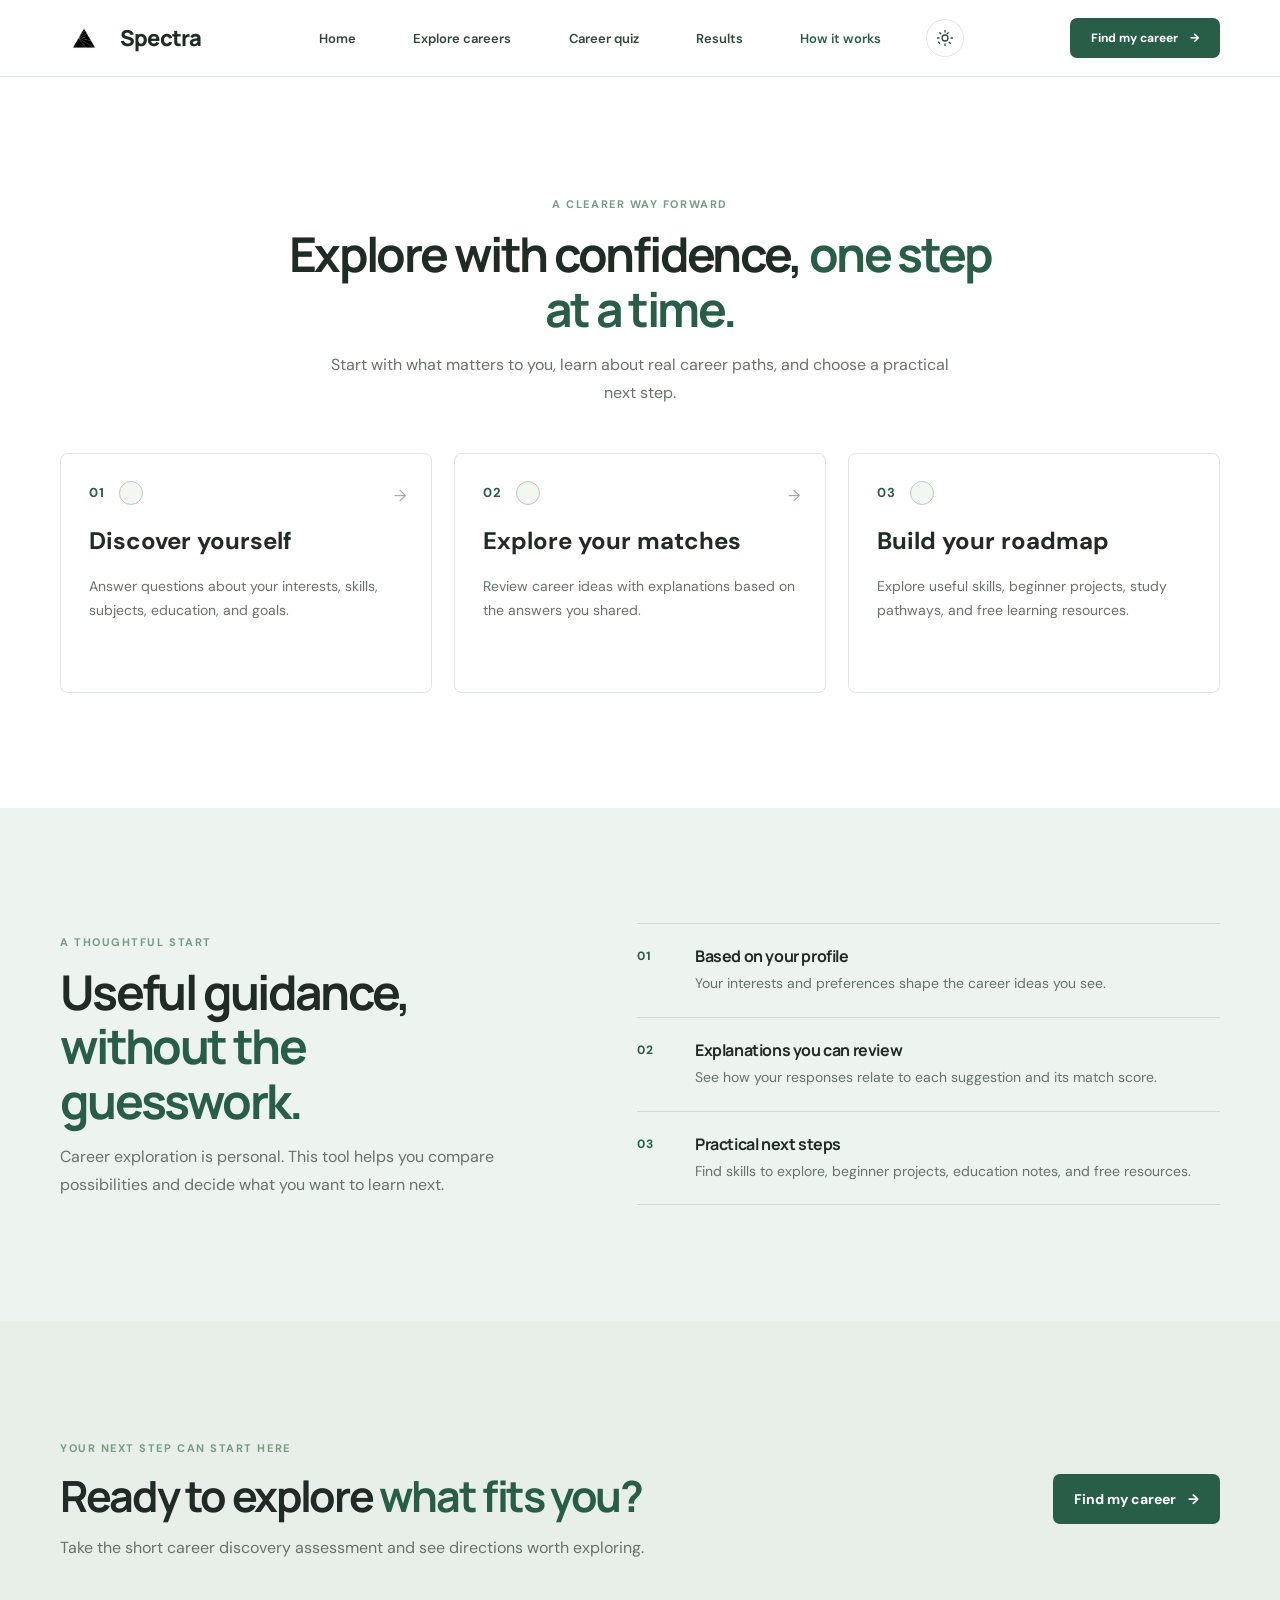
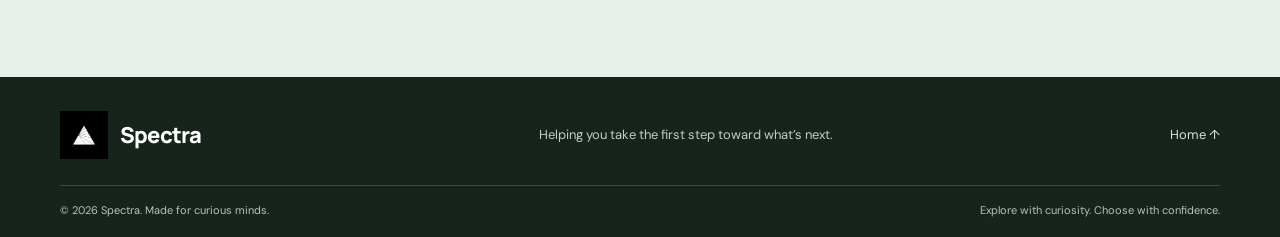
==== about.html @ 40204622 "Update AI Career Navigator project" ====
<!doctype html>
<html lang="en">
<head>
  <meta charset="utf-8"><meta name="viewport" content="width=device-width, initial-scale=1"><meta name="theme-color" content="#f8faf7">
  <meta name="description" content="Learn how Spectra supports thoughtful career exploration."><title>How it works — Spectra</title>
  <script>(()=>{let theme;try{theme=localStorage.getItem("spectra-theme")}catch(error){console.warn("Could not read the saved theme preference.",error)}document.documentElement.dataset.theme=theme==="light"||theme==="dark"?theme:(window.matchMedia("(prefers-color-scheme: dark)").matches?"dark":"light")})();</script>
  <link rel="preconnect" href="https://fonts.googleapis.com"><link rel="preconnect" href="https://fonts.gstatic.com" crossorigin>
  <link href="https://fonts.googleapis.com/css2?family=DM+Sans:wght@400;500;600;700&family=Manrope:wght@400;500;600;700;800&display=swap" rel="stylesheet"><link href="https://fonts.googleapis.com/css2?family=Geist:wght@400;500;600&display=swap" rel="stylesheet">
  <link rel="stylesheet" href="style.css"><script src="script.js" defer></script>
</head>
<body>
  <header class="site-header"><nav class="navbar container" aria-label="Main navigation">
    <a class="brand" href="index.html" aria-label="Spectra home"><span class="brand-mark" aria-hidden="true"><img class="brand-logo-light" src="logo-light.jpeg" alt=""><img class="brand-logo-dark" src="logo-dark.jpeg" alt=""></span><span>Spectra</span></a>
    <button class="nav-toggle" id="nav-toggle" type="button" aria-expanded="false" aria-controls="nav-links" aria-label="Open navigation"><span></span><span></span><span></span></button>
    <div class="nav-links" id="nav-links"><span class="nav-hover-bg" aria-hidden="true"></span><a class="nav-link" href="index.html">Home</a><a class="nav-link" href="careers.html">Explore careers</a><a class="nav-link" href="quiz.html">Career quiz</a><a class="nav-link" href="results.html">Results</a><a class="nav-link" href="about.html">How it works</a>
      <button class="theme-toggle" id="theme-toggle" type="button" aria-label="Switch theme" title="Switch theme"><svg class="theme-icon theme-icon-sun" viewBox="0 0 24 24" aria-hidden="true"><circle cx="12" cy="12" r="4"></circle><path d="M12 2v2m0 16v2M4.93 4.93l1.42 1.42m11.3 11.3 1.42 1.42M2 12h2m16 0h2M4.93 19.07l-1.42-1.42m11.3-11.3 1.42-1.42"></path></svg><svg class="theme-icon theme-icon-moon" viewBox="0 0 24 24" aria-hidden="true"><path d="M20.2 15.4A8.5 8.5 0 0 1 8.6 3.8 8.5 8.5 0 1 0 20.2 15.4Z"></path></svg></button>
    </div><a class="button button-small button-primary nav-cta" href="quiz.html">Find my career <span aria-hidden="true">→</span></a>
  </nav></header>
  <main>
    <section class="how-section section-pad" id="how-it-works"><div class="container">
      <div class="section-heading"><span class="eyebrow">A CLEARER WAY FORWARD</span><h1>Explore with confidence, <span class="highlight">one step at a time.</span></h1><p>Start with what matters to you, learn about real career paths, and choose a practical next step.</p></div>
      <div class="steps-grid">
        <article class="step-card"><div class="step-number">01 <span class="step-icon" aria-hidden="true"></span></div><h2>Discover yourself</h2><p>Answer questions about your interests, skills, subjects, education, and goals.</p><span class="step-connector" aria-hidden="true">→</span></article>
        <article class="step-card"><div class="step-number">02 <span class="step-icon" aria-hidden="true"></span></div><h2>Explore your matches</h2><p>Review career ideas with explanations based on the answers you shared.</p><span class="step-connector" aria-hidden="true">→</span></article>
        <article class="step-card"><div class="step-number">03 <span class="step-icon" aria-hidden="true"></span></div><h2>Build your roadmap</h2><p>Explore useful skills, beginner projects, study pathways, and free learning resources.</p></article>
      </div>
    </div></section>
    <section class="benefits-section section-pad" id="why-career-navigator"><div class="container benefits-layout">
      <div class="section-heading section-heading-left"><span class="eyebrow">A THOUGHTFUL START</span><h2>Useful guidance, <span class="highlight">without the guesswork.</span></h2><p>Career exploration is personal. This tool helps you compare possibilities and decide what you want to learn next.</p></div>
      <div class="benefit-list">
        <article class="benefit-item"><span>01</span><div><h3>Based on your profile</h3><p>Your interests and preferences shape the career ideas you see.</p></div></article>
        <article class="benefit-item"><span>02</span><div><h3>Explanations you can review</h3><p>See how your responses relate to each suggestion and its match score.</p></div></article>
        <article class="benefit-item"><span>03</span><div><h3>Practical next steps</h3><p>Find skills to explore, beginner projects, education notes, and free resources.</p></div></article>
      </div>
    </div></section>
    <section class="final-cta section-pad"><div class="container final-cta-inner"><div><span class="eyebrow">YOUR NEXT STEP CAN START HERE</span><h2>Ready to explore <span class="highlight">what fits you?</span></h2><p>Take the short career discovery assessment and see directions worth exploring.</p></div><a class="button button-primary" href="quiz.html">Find my career <span aria-hidden="true">→</span></a></div></section>
  </main>
  <footer class="site-footer"><div class="container footer-main"><a class="brand footer-brand" href="index.html" aria-label="Spectra home"><span class="brand-mark" aria-hidden="true"><img class="brand-logo-dark" src="logo-dark.jpeg" alt=""></span><span>Spectra</span></a><p>Helping you take the first step toward what’s next.</p><a class="footer-top-link" href="index.html">Home ↑</a></div><div class="container footer-bottom"><span>© <span id="current-year">2026</span> Spectra. Made for curious minds.</span><span>Explore with curiosity. Choose with confidence.</span></div></footer>
</body>
</html>
---- style.css ----
:root {
  color-scheme: light;
  --ink: #202b25;
  --ink-soft: #36453b;
  --muted: #65736a;
  --green: #285e48;
  --green-dark: #1b4936;
  --teal: #2d716c;
  --sage: #e8efe8;
  --paper: #f8faf7;
  --surface: #fff;
  --line: #dfe7df;
  --line-strong: #cbd8cd;
  --heading-font: "Manrope", sans-serif;
  --body-font: "DM Sans", sans-serif;
  --header-height: 76px;
}

* {
  box-sizing: border-box;
}

html {
  scroll-behavior: smooth;
  scroll-padding-top: calc(var(--header-height) + 20px);
}

body {
  margin: 0;
  background: var(--paper);
  color: var(--ink);
  font-family: var(--body-font);
  -webkit-font-smoothing: antialiased;
}

body,
button,
input,
select {
  font-family: var(--body-font);
}

a {
  color: inherit;
  text-decoration: none;
}

button {
  color: inherit;
}

button,
input,
select {
  font: inherit;
}

button:focus-visible,
a:focus-visible,
input:focus-visible,
select:focus-visible,
summary:focus-visible {
  outline: 3px solid #7cb5a2;
  outline-offset: 3px;
}

[hidden] {
  display: none !important;
}

.container {
  width: min(1160px, calc(100% - 56px));
  margin-inline: auto;
}

.visually-hidden {
  position: absolute !important;
  width: 1px;
  height: 1px;
  overflow: hidden;
  clip: rect(0, 0, 0, 0);
  white-space: nowrap;
  clip-path: inset(50%);
}

.site-header {
  position: sticky;
  z-index: 20;
  top: 0;
  border-bottom: 1px solid var(--line);
  background: rgb(255 255 255 / 96%);
  backdrop-filter: blur(14px);
}

.navbar {
  display: flex;
  min-height: var(--header-height);
  align-items: center;
  justify-content: space-between;
  gap: 26px;
}

.brand {
  display: inline-flex;
  flex: 0 0 auto;
  align-items: center;
  gap: 12px;
  font-family: var(--heading-font);
  font-size: 22px;
  font-weight: 800;
  letter-spacing: -0.8px;
}

.brand-mark {
  display: grid;
  width: 48px;
  height: 48px;
  place-items: center;
  color: var(--green);
}

.brand-mark img {
  grid-area: 1 / 1;
  display: block;
  width: 100%;
  height: 100%;
  object-fit: contain;
}

.brand-mark img.brand-logo-dark {
  display: none;
}

[data-theme="dark"] .brand-mark .brand-logo-light {
  display: none;
}

[data-theme="dark"] .brand-mark img.brand-logo-dark,
.footer-brand .brand-mark img.brand-logo-dark {
  display: block;
}

.brand-accent {
  color: var(--teal);
}

.nav-links {
  position: relative;
  display: flex;
  align-items: center;
  gap: clamp(16px, 2.6vw, 34px);
  color: var(--ink-soft);
  font-size: 13px;
  font-weight: 600;
}

.nav-link {
  position: relative;
  z-index: 1;
  display: inline-flex;
  min-height: 36px;
  align-items: center;
  padding: 0 12px;
  border-radius: 999px;
  transition: color 180ms ease;
  white-space: nowrap;
}

.nav-hover-bg {
  position: absolute;
  z-index: 0;
  top: 0;
  left: 0;
  width: 0;
  height: 0;
  border-radius: 999px;
  background: color-mix(in srgb, var(--green) 11%, transparent);
  opacity: 0;
  pointer-events: none;
  transform: translate3d(0, 0, 0);
  transition: width 220ms ease, height 220ms ease, opacity 140ms ease, transform 260ms cubic-bezier(0.2, 0.8, 0.2, 1);
}

.nav-links.has-active-link .nav-hover-bg {
  opacity: 1;
}

.nav-links .nav-link:hover,
.nav-links .nav-link:focus-visible,
.nav-links .nav-link[aria-current="page"] {
  color: var(--green);
}

.nav-links .theme-toggle {
  position: relative;
  z-index: 1;
}

.footer-top-link,
.text-link {
  transition: color 160ms ease;
}

.footer-top-link:hover,
.text-link:hover {
  color: var(--green);
}

.theme-toggle {
  display: inline-flex;
  width: 38px;
  height: 38px;
  flex: 0 0 auto;
  align-items: center;
  justify-content: center;
  border: 1px solid var(--line);
  border-radius: 50%;
  background: var(--surface);
  color: var(--ink-soft);
  cursor: pointer;
  transition: background-color 160ms ease, border-color 160ms ease, color 160ms ease;
}

.theme-toggle:hover {
  border-color: var(--green);
  color: var(--green);
}

.theme-icon {
  width: 18px;
  height: 18px;
  fill: none;
  stroke: currentColor;
  stroke-linecap: round;
  stroke-linejoin: round;
  stroke-width: 1.7;
}

.theme-icon-moon,
[data-theme="dark"] .theme-icon-sun {
  display: none;
}

[data-theme="dark"] .theme-icon-moon {
  display: block;
}

.nav-toggle {
  display: none;
}

.button {
  display: inline-flex;
  min-height: 50px;
  align-items: center;
  justify-content: center;
  gap: 12px;
  border: 1px solid transparent;
  border-radius: 7px;
  cursor: pointer;
  font-size: 14px;
  font-weight: 700;
  transition: background-color 160ms ease, border-color 160ms ease, transform 160ms ease;
}

.button:hover {
  transform: translateY(-1px);
}

.button-small {
  min-height: 40px;
  padding: 0 15px;
  font-size: 12px;
}

.button-primary {
  padding: 0 20px;
  background: var(--green);
  color: #fff;
}

.button-primary:hover {
  background: var(--green-dark);
}

.button-outline {
  border-color: var(--line-strong);
  background: var(--surface);
  color: var(--ink);
}

.button-outline:hover {
  border-color: var(--green);
  background: #f5f8f4;
}

.button-arrow {
  font-size: 18px;
  font-weight: 400;
}

.prism-hero {
  position: relative;
  height: 190svh;
  min-height: 1100px;
  background: #0c1512;
}

.prism-stage {
  position: sticky;
  top: var(--header-height);
  height: calc(100svh - var(--header-height));
  min-height: 540px;
  overflow: hidden;
  isolation: isolate;
  background: #0c1512;
  color: #f4f8f3;
  --prism-background: #0c1512;
}

.prism-atmosphere {
  position: absolute;
  z-index: 0;
  inset: 0;
  display: block;
  width: 100%;
  height: 100%;
  pointer-events: none;
}

.prism-copy {
  position: absolute;
  z-index: 1;
  inset: 0;
  display: flex;
  flex-direction: column;
  justify-content: space-between;
  padding: clamp(28px, 5.2vw, 76px);
  transition: opacity 300ms ease;
}

.prism-eyebrow,
.eyebrow {
  display: inline-flex;
  align-items: center;
  gap: 10px;
  color: #779b87;
  font-size: 11px;
  font-weight: 700;
  letter-spacing: 0.14em;
  line-height: 1.5;
}

.prism-eyebrow {
  color: #b0c9b9;
}

.eyebrow-dot {
  width: 7px;
  height: 7px;
  border-radius: 50%;
  background: #a4c8ae;
}

.prism-bottom-copy {
  width: min(540px, 100%);
  margin-left: auto;
}

.hero-description {
  max-width: 500px;
  margin: 0 0 24px;
  color: #d5e0d7;
  font-size: clamp(17px, 2vw, 21px);
  line-height: 1.7;
}

.hero-actions {
  display: flex;
  flex-wrap: wrap;
  align-items: center;
  gap: 22px;
}

.explore-button {
  min-height: 48px;
  background: #dceade;
  color: #183e2f;
}

.explore-button:hover {
  background: #f0f6ef;
}

.text-link {
  color: #e0e9e1;
  font-size: 13px;
  font-weight: 600;
}

.prism-scroll-hint {
  position: absolute;
  bottom: 34px;
  left: clamp(28px, 5.2vw, 76px);
  display: flex;
  align-items: center;
  gap: 10px;
  color: #b8c9bd;
  font-size: 11px;
  letter-spacing: 0.04em;
  transition: opacity 180ms ease;
}

.prism-scroll-wheel {
  position: relative;
  width: 16px;
  height: 23px;
  border: 1px solid #89a894;
  border-radius: 12px;
}

.prism-scroll-wheel::after {
  position: absolute;
  top: 4px;
  left: 6px;
  width: 2px;
  height: 5px;
  border-radius: 2px;
  background: #b7d1be;
  content: "";
}

.prism-replay {
  position: absolute;
  z-index: 3;
  right: 24px;
  bottom: 22px;
  padding: 8px 13px;
  border: 1px solid rgb(237 246 238 / 25%);
  border-radius: 999px;
  background: rgb(20 36 28 / 72%);
  color: #eef5ed;
  cursor: pointer;
  font-size: 12px;
  backdrop-filter: blur(8px);
}

.prism-webgl-fallback .prism-hero h1 {
  position: absolute !important;
  z-index: 2;
  top: 29%;
  left: 50%;
  width: min(90%, 1000px);
  height: auto;
  overflow: visible;
  clip: auto;
  clip-path: none;
  color: #f6f8f5;
  font-family: var(--heading-font);
  font-size: clamp(42px, 8vw, 100px);
  font-weight: 600;
  letter-spacing: -0.06em;
  line-height: 1.04;
  text-align: center;
  transform: translateX(-50%);
  white-space: normal;
}

.prism-webgl-fallback .prism-atmosphere {
  display: none;
}

.section-pad {
  padding: clamp(76px, 9vw, 124px) 0;
}

.how-section,
.finder-section,
.careers-section {
  background: var(--surface);
}

.benefits-section {
  background: #edf3ee;
}

.section-heading {
  max-width: 730px;
  margin: 0 auto 46px;
  text-align: center;
}

.section-heading-left {
  margin: 0;
  text-align: left;
}

.section-heading h2,
.section-heading h1,
.final-cta h2 {
  margin: 14px 0 14px;
  color: var(--ink);
  font-family: var(--heading-font);
  font-size: clamp(30px, 4.3vw, 48px);
  font-weight: 700;
  letter-spacing: -0.055em;
  line-height: 1.14;
}

.highlight {
  color: var(--green);
}

.section-heading > p,
.final-cta p {
  max-width: 640px;
  margin: 0 auto;
  color: var(--muted);
  font-size: 16px;
  line-height: 1.75;
}

.section-heading-left > p {
  margin-inline: 0;
}

.steps-grid {
  display: grid;
  grid-template-columns: repeat(3, minmax(0, 1fr));
  gap: 22px;
}

.step-card {
  position: relative;
  min-height: 240px;
  padding: 27px 28px;
  border: 1px solid var(--line);
  border-radius: 8px;
  background: #fff;
}

.step-number {
  display: flex;
  align-items: center;
  gap: 14px;
  color: var(--green);
  font-size: 13px;
  font-weight: 700;
  letter-spacing: 0.08em;
}

.step-icon {
  width: 24px;
  height: 24px;
  border: 1px solid #b7cbbb;
  border-radius: 50%;
  background: #f3f7f2;
}

.step-card h3,
.benefit-item h3 {
  margin: 27px 0 9px;
  font-family: var(--heading-font);
  font-size: 19px;
  letter-spacing: -0.025em;
}

.step-card p,
.benefit-item p {
  margin: 0;
  color: var(--muted);
  font-size: 14px;
  line-height: 1.7;
}

.step-connector {
  position: absolute;
  top: 31px;
  right: 25px;
  color: #9aafa0;
}

.benefits-layout {
  display: grid;
  grid-template-columns: 0.9fr 1.1fr;
  align-items: center;
  gap: clamp(42px, 8vw, 100px);
}

.benefit-list {
  border-top: 1px solid #cfdbd0;
}

.benefit-item {
  display: grid;
  grid-template-columns: 44px 1fr;
  gap: 14px;
  padding: 21px 0;
  border-bottom: 1px solid #cfdbd0;
}

.benefit-item > span {
  padding-top: 3px;
  color: var(--green);
  font-size: 12px;
  font-weight: 700;
  letter-spacing: 0.1em;
}

.benefit-item h3 {
  margin: 0 0 5px;
  font-size: 16px;
}

.finder-form {
  display: grid;
  grid-template-columns: repeat(2, minmax(0, 1fr));
  gap: 19px;
  padding: clamp(22px, 4vw, 40px);
  border: 1px solid var(--line);
  border-radius: 9px;
  background: #fff;
}

.form-field {
  display: flex;
  min-width: 0;
  flex-direction: column;
  gap: 8px;
}

.form-field label,
.search-field label {
  color: var(--ink-soft);
  font-size: 13px;
  font-weight: 700;
}

.form-field label span {
  display: block;
  margin-top: 3px;
  color: #78857c;
  font-size: 11px;
  font-weight: 400;
}

.form-field input,
.form-field select,
.search-field input {
  width: 100%;
  min-height: 46px;
  padding: 10px 13px;
  border: 1px solid var(--line-strong);
  border-radius: 5px;
  background: #fff;
  color: var(--ink);
  font-size: 14px;
}

.form-field input::placeholder,
.search-field input::placeholder {
  color: #909b92;
}

.form-actions {
  display: flex;
  grid-column: 1 / -1;
  flex-wrap: wrap;
  gap: 12px;
  margin-top: 4px;
}

.matching-note,
.careers-footnote,
.quiz-disclaimer {
  color: var(--muted);
  font-size: 12px;
  line-height: 1.7;
}

.matching-note {
  margin: 18px 0 0;
}

.quiz-section {
  background: #f3f7f3;
}

.quiz-section .section-heading {
  margin-bottom: 34px;
}

.quiz-section .section-heading > p {
  max-width: 690px;
}

.quiz-start,
.quiz-panel,
.results-dashboard {
  width: min(820px, 100%);
  margin-inline: auto;
  padding: clamp(22px, 4vw, 42px);
  border: 1px solid var(--line);
  border-radius: 9px;
  background: #fff;
}

.quiz-start {
  text-align: center;
}

.quiz-start p {
  margin: 15px 0 0;
  color: var(--muted);
  font-size: 13px;
}

.quiz-progress-row {
  display: flex;
  justify-content: space-between;
  gap: 18px;
  margin-bottom: 12px;
}

.quiz-progress-label {
  color: var(--green-dark);
  font-size: 14px;
  font-weight: 700;
}

.quiz-progress-hint {
  color: var(--muted);
  font-size: 12px;
}

.quiz-progress {
  display: block;
  width: 100%;
  height: 7px;
  margin-bottom: 32px;
  overflow: hidden;
  border: 0;
  border-radius: 5px;
  background: #e9eee9;
  accent-color: var(--green);
}

.quiz-progress::-webkit-progress-bar {
  border-radius: 5px;
  background: #e9eee9;
}

.quiz-progress::-webkit-progress-value {
  border-radius: 5px;
  background: var(--green);
}

.quiz-progress::-moz-progress-bar {
  border-radius: 5px;
  background: var(--green);
}

.quiz-question {
  transition: opacity 120ms ease, transform 120ms ease;
}

.quiz-question.is-transitioning {
  opacity: 0;
  transform: translateY(5px);
}

.quiz-question h3 {
  min-height: 72px;
  margin: 0 0 32px;
  color: var(--ink);
  font-family: var(--heading-font);
  font-size: clamp(23px, 3.4vw, 32px);
  letter-spacing: -0.04em;
  line-height: 1.35;
  text-align: center;
}

.likert-scale {
  display: grid;
  grid-template-columns: minmax(102px, 1fr) repeat(5, minmax(42px, 54px)) minmax(102px, 1fr);
  align-items: center;
  justify-content: center;
  gap: clamp(4px, 1.4vw, 16px);
}

.likert-endpoint {
  color: var(--ink-soft);
  font-size: 11px;
  font-weight: 600;
  line-height: 1.4;
}

.likert-end {
  text-align: right;
}

.likert-point {
  position: relative;
  display: flex;
  min-height: 54px;
  flex-direction: column;
  align-items: center;
  justify-content: center;
  gap: 6px;
  cursor: pointer;
}

.likert-point input {
  position: absolute;
  width: 1px;
  height: 1px;
  opacity: 0;
}

.likert-dot {
  width: 20px;
  height: 20px;
  border: 2px solid #9aab9e;
  border-radius: 50%;
  background: #fff;
  transition: background-color 120ms ease, border-color 120ms ease, box-shadow 120ms ease;
}

.likert-point:hover .likert-dot {
  border-color: var(--green);
}

.likert-point input:checked + .likert-dot {
  border-color: var(--green);
  background: var(--green);
  box-shadow: inset 0 0 0 4px #fff;
}

.likert-point input:focus-visible + .likert-dot {
  outline: 3px solid #7cb5a2;
  outline-offset: 4px;
}

.likert-value {
  color: var(--muted);
  font-size: 11px;
}

.likert-point input:checked ~ .likert-value {
  color: var(--green-dark);
  font-weight: 700;
}

.quiz-error {
  margin: 18px 0 0;
  color: #9f3b32;
  font-size: 13px;
  text-align: center;
}

.quiz-actions {
  display: flex;
  justify-content: flex-start;
  margin-top: 30px;
}

.quiz-continue {
  display: flex;
  margin: 18px auto 0;
}

.quiz-actions .button:disabled {
  cursor: not-allowed;
  opacity: 0.5;
}

.quiz-disclaimer {
  margin: 22px 0 0;
  text-align: center;
}

.results-dashboard {
  display: grid;
  gap: 28px;
  width: min(1080px, 100%);
}

.results-heading {
  margin: 0;
}

.results-heading h2,
.results-heading h3 {
  margin: 8px 0 10px;
  font-family: var(--heading-font);
  letter-spacing: -0.04em;
}

.results-heading h2 {
  font-size: clamp(27px, 4vw, 38px);
}

.results-heading h3 {
  font-size: 22px;
}

.results-heading p {
  color: var(--muted);
  font-size: 13px;
  line-height: 1.75;
}

.dashboard-grid {
  display: grid;
  grid-template-columns: repeat(2, minmax(0, 1fr));
  gap: 14px;
}

.dashboard-panel {
  min-width: 0;
  padding: 20px;
  border: 1px solid var(--line);
  border-radius: 7px;
  background: #fff;
}

.dashboard-panel h3 {
  margin: 0 0 12px;
  font-family: var(--heading-font);
  font-size: 16px;
}

.dashboard-panel p,
.dashboard-panel li {
  color: var(--muted);
  font-size: 13px;
  line-height: 1.7;
}

.dashboard-panel ul,
.reflection-panel ul,
.career-details ul,
.career-details ol {
  padding-left: 20px;
}

.dashboard-panel li + li,
.career-details li + li {
  margin-top: 7px;
}

.answer-review {
  margin-top: 16px;
}

.answer-review summary,
.career-details summary {
  color: var(--green-dark);
  cursor: pointer;
  font-size: 13px;
  font-weight: 700;
}

.roadmap-panel,
.reflection-panel {
  background: #f7faf6;
}

.results-actions {
  display: flex;
  flex-wrap: wrap;
  gap: 12px;
}

.alternative-section {
  display: grid;
  gap: 14px;
}

.careers-section {
  background: #fff;
}

.careers-heading {
  display: flex;
  align-items: end;
  justify-content: space-between;
  gap: 24px;
  margin-bottom: 30px;
}

.careers-heading .section-heading {
  margin-bottom: 0;
}

.category-count {
  flex: 0 0 auto;
  padding-bottom: 6px;
  color: var(--green);
  font-size: 11px;
  font-weight: 700;
  letter-spacing: 0.1em;
}

.career-category-filter {
  display: flex;
  flex-wrap: wrap;
  gap: 8px;
  margin: 0 0 26px;
}

.category-filter {
  min-height: 36px;
  padding: 0 13px;
  border: 1px solid var(--line-strong);
  border-radius: 999px;
  background: #fff;
  color: var(--ink-soft);
  cursor: pointer;
  font-size: 12px;
  font-weight: 600;
  transition: background-color 150ms ease, border-color 150ms ease, color 150ms ease;
}

.category-filter:hover {
  border-color: var(--green);
}

.category-filter.is-active {
  border-color: var(--green);
  background: var(--green);
  color: #fff;
}

.search-field {
  width: min(520px, 100%);
  margin-bottom: 8px;
}

.search-field label {
  display: block;
  margin-bottom: 8px;
}

.search-status {
  min-height: 20px;
  margin: 0 0 17px;
  color: var(--muted);
  font-size: 12px;
}

.resource-intro {
  margin: -4px 0 16px;
  color: var(--muted);
  font-size: 13px;
  line-height: 1.6;
}

.career-grid {
  display: grid;
  grid-template-columns: repeat(3, minmax(0, 1fr));
  align-items: start;
  gap: 16px;
}

.career-card {
  min-width: 0;
  padding: 21px;
  border: 1px solid var(--line);
  border-radius: 7px;
  background: #fff;
}

.career-card-top,
.career-card-title-row {
  display: flex;
  align-items: center;
  justify-content: space-between;
  gap: 12px;
}

.career-index {
  color: #76867a;
  font-size: 10px;
  font-weight: 700;
  letter-spacing: 0.12em;
}

.career-icon {
  display: none;
}

.career-card h3 {
  margin: 19px 0 8px;
  font-family: var(--heading-font);
  font-size: 17px;
  letter-spacing: -0.025em;
  line-height: 1.35;
}

.career-card p {
  color: var(--muted);
  font-size: 13px;
  line-height: 1.65;
}

.career-extra-reason {
  padding: 10px;
  border-left: 2px solid #7da58a;
  background: #f3f7f2;
}

.match-badge,
.career-match {
  display: inline-flex;
  flex: 0 0 auto;
  align-items: center;
  padding: 5px 8px;
  border-radius: 999px;
  background: #e9f2e9;
  color: var(--green-dark);
  font-size: 10px;
  font-weight: 700;
}

.career-details {
  margin-top: 17px;
  padding-top: 13px;
  border-top: 1px solid var(--line);
}

.career-details summary {
  line-height: 1.5;
}

.career-details h4 {
  margin: 17px 0 5px;
  color: var(--ink-soft);
  font-size: 12px;
}

.career-details p,
.career-details li {
  font-size: 12px;
  line-height: 1.65;
}

.career-details a {
  color: var(--green);
  text-decoration: underline;
  text-underline-offset: 2px;
}

.career-roadmap-link {
  min-height: 42px;
  margin-top: 14px;
  font-size: 12px;
}

.profile-data-note {
  padding-top: 10px;
  border-top: 1px solid var(--line);
  font-style: italic;
}

.empty-state {
  grid-column: 1 / -1;
  padding: 25px;
  border: 1px dashed var(--line-strong);
  border-radius: 7px;
  color: var(--muted);
  text-align: center;
}

.careers-footnote {
  margin: 23px 0 0;
}

.final-cta {
  background: #e8efe8;
}

.final-cta-inner {
  display: flex;
  align-items: center;
  justify-content: space-between;
  gap: 30px;
}

.final-cta h2 {
  font-size: clamp(30px, 4vw, 43px);
}

.final-cta p {
  margin-inline: 0;
}

.site-footer {
  padding: 34px 0 20px;
  background: #17241c;
  color: #e8eee8;
}

.footer-main {
  display: flex;
  align-items: center;
  justify-content: space-between;
  gap: 22px;
  padding-bottom: 26px;
}

.footer-brand {
  color: #fff;
}

.footer-brand .brand-accent {
  color: #a9c9ae;
}

.footer-main p {
  margin: 0;
  color: #c2cec3;
  font-size: 13px;
}

.footer-top-link {
  color: #d7e4d8;
  font-size: 13px;
}

.roadmap-page {
  background: var(--paper);
}

.roadmap-content {
  align-items: stretch;
}

.roadmap-content > .dashboard-panel {
  align-self: start;
}

.roadmap-content h2 {
  margin-top: 0;
  font-family: var(--heading-font);
  font-size: 18px;
  letter-spacing: -0.025em;
}

.roadmap-content h3 {
  margin: 18px 0 6px;
  font-family: var(--heading-font);
  font-size: 14px;
}

.roadmap-back-links {
  justify-content: flex-start;
  margin-top: 30px;
}

.footer-bottom {
  display: flex;
  justify-content: space-between;
  gap: 18px;
  padding-top: 17px;
  border-top: 1px solid rgb(229 240 230 / 18%);
  color: #b7c4b8;
  font-size: 11px;
}

@media (max-width: 900px) {
  .container {
    width: min(100% - 40px, 760px);
  }

  .nav-links {
    gap: 15px;
    font-size: 12px;
  }

  .navbar {
    gap: 14px;
  }

  .career-grid {
    grid-template-columns: repeat(2, minmax(0, 1fr));
  }

  .benefits-layout {
    grid-template-columns: 1fr 1fr;
    gap: 35px;
  }
}

@media (max-width: 700px) {
  :root {
    --header-height: 66px;
  }

  .container {
    width: calc(100% - 36px);
  }

  .navbar {
    position: relative;
    min-height: var(--header-height);
  }

  .brand {
    font-size: 19px;
  }

  .brand-mark {
    width: 40px;
    height: 40px;
  }

  .nav-toggle {
    display: flex;
    width: 40px;
    height: 40px;
    flex-direction: column;
    align-items: center;
    justify-content: center;
    gap: 5px;
    margin-left: auto;
    padding: 0;
    border: 1px solid var(--line);
    border-radius: 5px;
    background: #fff;
    cursor: pointer;
  }

  .nav-toggle span {
    width: 17px;
    height: 2px;
    border-radius: 2px;
    background: var(--green-dark);
    transition: transform 150ms ease, opacity 150ms ease;
  }

  .nav-toggle[aria-expanded="true"] span:first-child {
    transform: translateY(7px) rotate(45deg);
  }

  .nav-toggle[aria-expanded="true"] span:nth-child(2) {
    opacity: 0;
  }

  .nav-toggle[aria-expanded="true"] span:last-child {
    transform: translateY(-7px) rotate(-45deg);
  }

  .nav-links {
    position: absolute;
    z-index: 2;
    top: calc(100% + 1px);
    right: 0;
    left: 0;
    display: none;
    align-items: stretch;
    gap: 0;
    padding: 8px 18px;
    border: 1px solid var(--line);
    border-radius: 0 0 7px 7px;
    background: #fff;
    box-shadow: 0 14px 24px rgb(20 40 25 / 10%);
  }

  .nav-links .nav-hover-bg {
    display: none;
  }

  .nav-links.is-open {
    display: flex;
    flex-direction: column;
  }

  .nav-links .nav-link {
    min-height: 44px;
    padding: 13px 0;
    border-bottom: 1px solid #edf1ed;
    border-radius: 0;
  }

  .nav-links .nav-link:last-of-type {
    border-bottom: 0;
  }

  .nav-links .theme-toggle {
    width: 100%;
    height: 44px;
    justify-content: flex-start;
    gap: 10px;
    padding: 0;
    border: 0;
    border-top: 1px solid var(--line);
    border-radius: 0;
    background: transparent;
  }

  .nav-links .theme-toggle::after {
    content: "Change theme";
    font-size: 13px;
    font-weight: 600;
  }

  .nav-cta {
    min-height: 38px;
    padding-inline: 11px;
    font-size: 11px;
  }

  .roadmap-content {
    grid-template-columns: 1fr;
  }

  .prism-hero {
    height: 170svh;
    min-height: 970px;
  }

  .prism-stage {
    min-height: 500px;
  }

  .prism-copy {
    padding: 26px 22px;
  }

  .prism-eyebrow {
    max-width: 260px;
    font-size: 9px;
  }

  .prism-bottom-copy {
    width: 100%;
    margin: 0;
    padding-bottom: 46px;
  }

  .hero-description {
    max-width: 450px;
    font-size: 16px;
  }

  .hero-actions {
    gap: 15px;
  }

  .prism-scroll-hint {
    bottom: 17px;
    left: 22px;
  }

  .prism-replay {
    right: 14px;
    bottom: 13px;
  }

  .section-pad {
    padding: 72px 0;
  }

  .section-heading {
    margin-bottom: 32px;
  }

  .section-heading h2,
  .final-cta h2 {
    font-size: clamp(29px, 7vw, 39px);
  }

  .section-heading > p,
  .final-cta p {
    font-size: 14px;
  }

  .steps-grid,
  .benefits-layout {
    grid-template-columns: 1fr;
  }

  .step-card {
    min-height: auto;
    padding: 23px;
  }

  .step-card h3 {
    margin-top: 19px;
  }

  .step-connector {
    display: none;
  }

  .benefits-layout {
    gap: 28px;
  }

  .finder-form {
    grid-template-columns: 1fr;
    gap: 16px;
    padding: 20px;
  }

  .form-actions {
    align-items: stretch;
    flex-direction: column;
  }

  .form-actions .button {
    width: 100%;
  }

  .quiz-start,
  .quiz-panel,
  .results-dashboard {
    padding: 20px;
  }

  .quiz-progress-row {
    align-items: flex-start;
    flex-direction: column;
    gap: 4px;
  }

  .quiz-progress {
    margin-bottom: 27px;
  }

  .quiz-question h3 {
    min-height: 0;
    margin-bottom: 26px;
    font-size: 23px;
  }

  .likert-scale {
    grid-template-columns: repeat(5, minmax(35px, 1fr));
    gap: 5px;
  }

  .likert-endpoint {
    grid-column: span 2;
    grid-row: 1;
    padding-bottom: 5px;
    font-size: 10px;
  }

  .likert-start {
    text-align: left;
  }

  .likert-end {
    grid-column: 4 / span 2;
    text-align: right;
  }

  .likert-point {
    grid-row: 2;
    min-height: 50px;
  }

  .likert-dot {
    width: 19px;
    height: 19px;
  }

  .dashboard-grid {
    grid-template-columns: 1fr;
  }

  .careers-heading {
    align-items: flex-start;
    flex-direction: column;
    gap: 16px;
  }

  .category-count {
    padding-bottom: 0;
  }

  .career-category-filter {
    flex-wrap: nowrap;
    overflow-x: auto;
    margin-right: -18px;
    padding: 2px 18px 8px 0;
    scrollbar-width: thin;
  }

  .category-filter {
    flex: 0 0 auto;
  }

  .career-grid {
    grid-template-columns: 1fr;
  }

  .final-cta-inner {
    align-items: flex-start;
    flex-direction: column;
  }

  .footer-main,
  .footer-bottom {
    align-items: flex-start;
    flex-direction: column;
  }
}

@media (max-width: 380px) {
  .container {
    width: calc(100% - 28px);
  }

  .nav-cta {
    max-width: 123px;
  }

  .prism-copy {
    padding-inline: 17px;
  }

  .likert-scale {
    gap: 1px;
  }

  .likert-endpoint {
    font-size: 9px;
  }
}

[data-theme="dark"] {
  color-scheme: dark;
  --ink: #e6eee8;
  --ink-soft: #c6d3c9;
  --muted: #a4b2a8;
  --green: #91c5a3;
  --green-dark: #a8d4b4;
  --teal: #80c4b9;
  --sage: #243329;
  --paper: #101713;
  --surface: #18221b;
  --line: #2b3a30;
  --line-strong: #405346;
}

[data-theme="dark"] .site-header {
  background: rgb(20 30 24 / 96%);
}

[data-theme="dark"] .button-outline:hover,
[data-theme="dark"] .benefits-section,
[data-theme="dark"] .quiz-section,
[data-theme="dark"] .roadmap-panel,
[data-theme="dark"] .reflection-panel {
  background: #202d24;
}

[data-theme="dark"] .step-card,
[data-theme="dark"] .careers-section,
[data-theme="dark"] .finder-form,
[data-theme="dark"] .form-field input,
[data-theme="dark"] .form-field select,
[data-theme="dark"] .search-field input,
[data-theme="dark"] .quiz-start,
[data-theme="dark"] .quiz-panel,
[data-theme="dark"] .results-dashboard,
[data-theme="dark"] .dashboard-panel,
[data-theme="dark"] .category-filter,
[data-theme="dark"] .career-card,
[data-theme="dark"] .nav-toggle,
[data-theme="dark"] .nav-links {
  background: var(--surface);
  color: var(--ink);
}

[data-theme="dark"] .form-field input::placeholder,
[data-theme="dark"] .search-field input::placeholder {
  color: #94a399;
}

[data-theme="dark"] .step-icon,
[data-theme="dark"] .career-extra-reason,
[data-theme="dark"] .match-badge,
[data-theme="dark"] .career-match,
[data-theme="dark"] .final-cta {
  background: #26372b;
  color: var(--green-dark);
}

[data-theme="dark"] .benefit-list,
[data-theme="dark"] .benefit-item,
[data-theme="dark"] .career-details,
[data-theme="dark"] .profile-data-note {
  border-color: var(--line);
}

[data-theme="dark"] .likert-dot {
  background: var(--surface);
}

[data-theme="dark"] .likert-point input:checked + .likert-dot {
  box-shadow: inset 0 0 0 4px var(--surface);
}

[data-theme="dark"] .quiz-progress,
[data-theme="dark"] .quiz-progress::-webkit-progress-bar {
  background: #2b3a30;
}

[data-theme="dark"] .nav-links a {
  border-color: var(--line);
}

[data-theme="dark"] .nav-hover-bg {
  background: color-mix(in srgb, var(--green) 17%, transparent);
}

@media (prefers-reduced-motion: reduce) {
  *,
  *::before,
  *::after {
    scroll-behavior: auto !important;
    animation-duration: 0.01ms !important;
    animation-iteration-count: 1 !important;
    transition-duration: 0.01ms !important;
  }
}
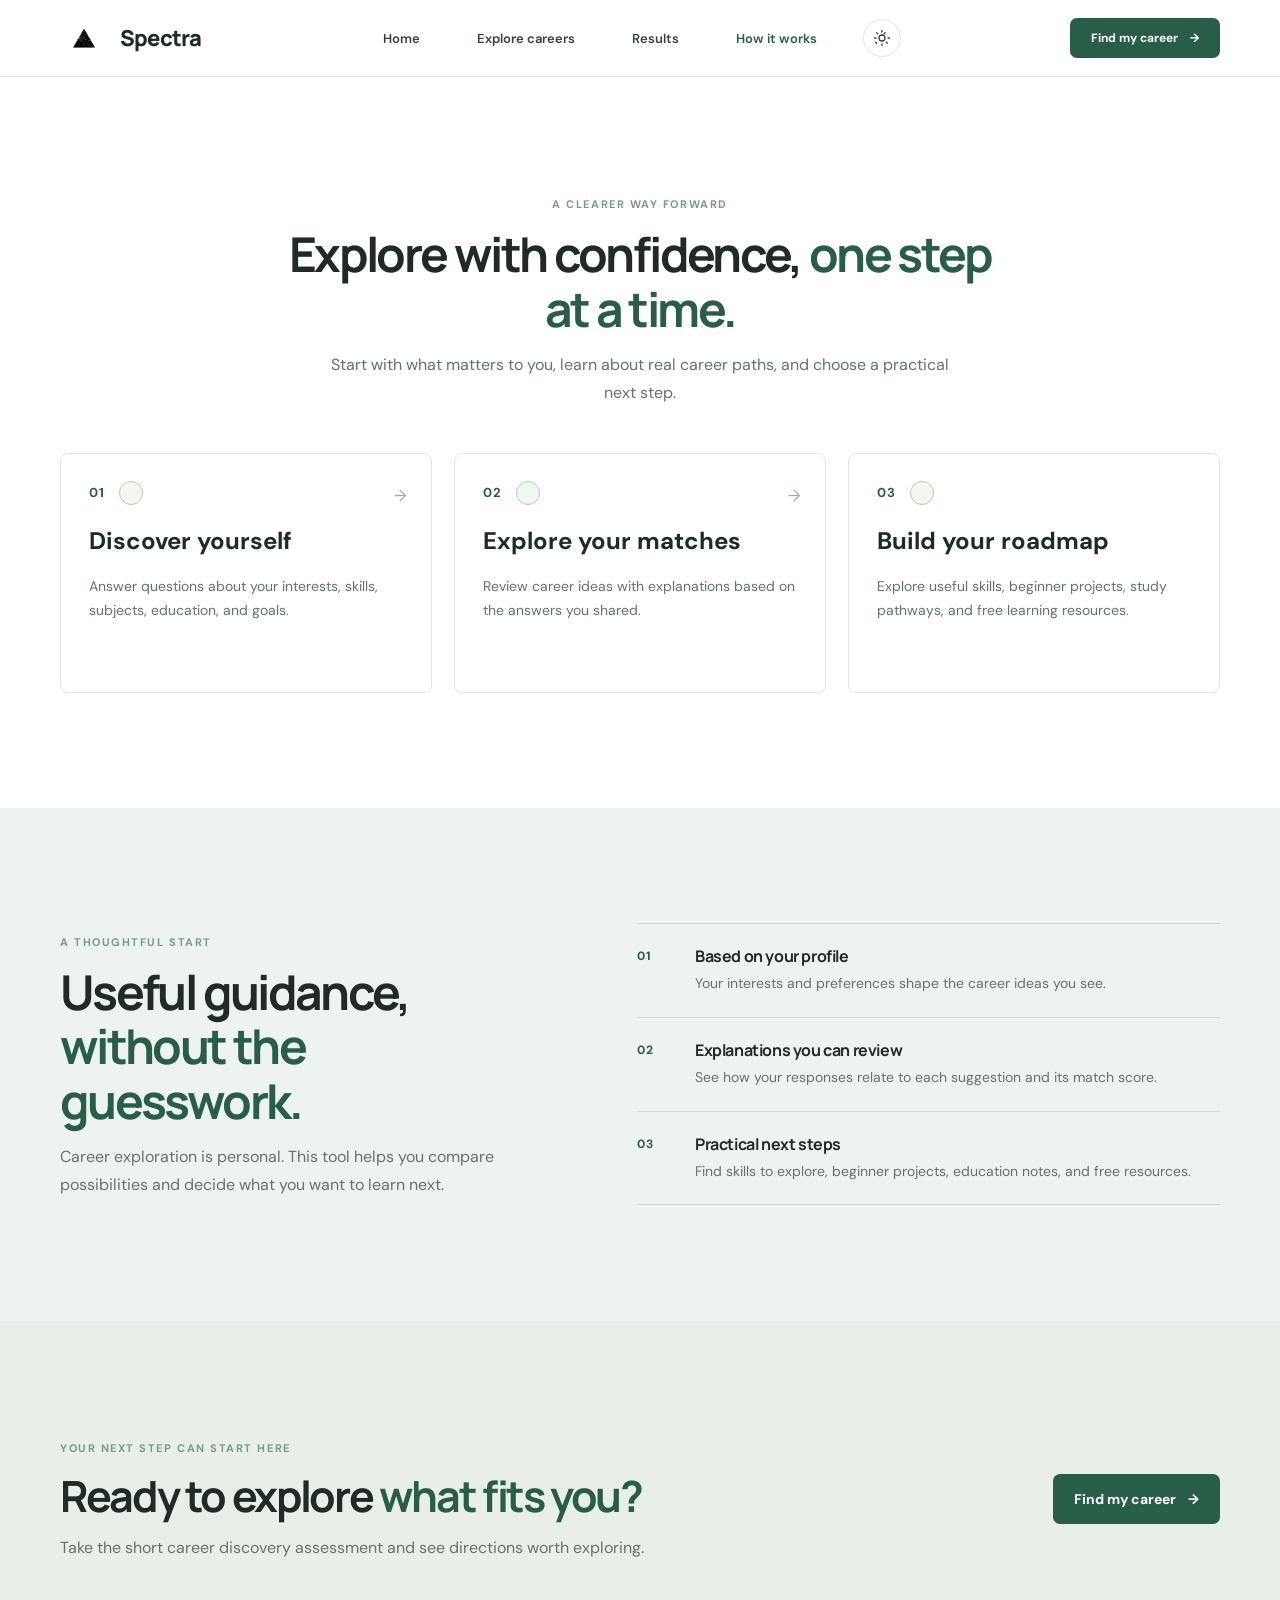
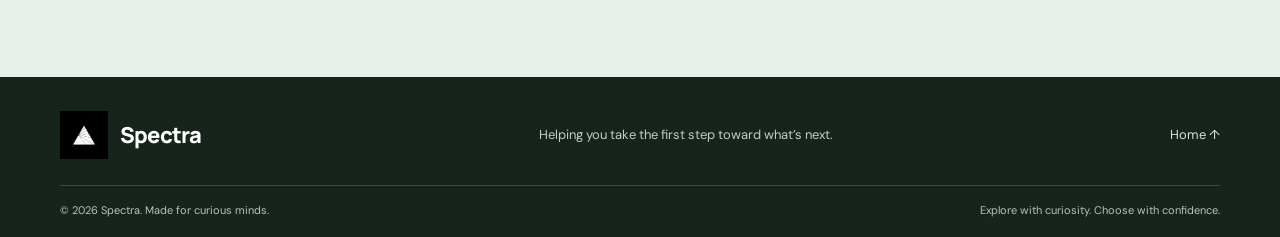
==== commit 1239bd4c: "Update AI Career Navigator project" ====
--- a/about.html
+++ b/about.html
@@ -12,9 +12,9 @@
   <header class="site-header"><nav class="navbar container" aria-label="Main navigation">
     <a class="brand" href="index.html" aria-label="Spectra home"><span class="brand-mark" aria-hidden="true"><img class="brand-logo-light" src="logo-light.jpeg" alt=""><img class="brand-logo-dark" src="logo-dark.jpeg" alt=""></span><span>Spectra</span></a>
     <button class="nav-toggle" id="nav-toggle" type="button" aria-expanded="false" aria-controls="nav-links" aria-label="Open navigation"><span></span><span></span><span></span></button>
-    <div class="nav-links" id="nav-links"><span class="nav-hover-bg" aria-hidden="true"></span><a class="nav-link" href="index.html">Home</a><a class="nav-link" href="careers.html">Explore careers</a><a class="nav-link" href="quiz.html">Career quiz</a><a class="nav-link" href="results.html">Results</a><a class="nav-link" href="about.html">How it works</a>
+    <div class="nav-links" id="nav-links"><span class="nav-hover-bg" aria-hidden="true"></span><a class="nav-link" href="index.html">Home</a><a class="nav-link" href="careers.html">Explore careers</a><a class="nav-link" href="results.html">Results</a><a class="nav-link" href="about.html">How it works</a>
       <button class="theme-toggle" id="theme-toggle" type="button" aria-label="Switch theme" title="Switch theme"><svg class="theme-icon theme-icon-sun" viewBox="0 0 24 24" aria-hidden="true"><circle cx="12" cy="12" r="4"></circle><path d="M12 2v2m0 16v2M4.93 4.93l1.42 1.42m11.3 11.3 1.42 1.42M2 12h2m16 0h2M4.93 19.07l-1.42-1.42m11.3-11.3 1.42-1.42"></path></svg><svg class="theme-icon theme-icon-moon" viewBox="0 0 24 24" aria-hidden="true"><path d="M20.2 15.4A8.5 8.5 0 0 1 8.6 3.8 8.5 8.5 0 1 0 20.2 15.4Z"></path></svg></button>
-    </div><a class="button button-small button-primary nav-cta" href="quiz.html">Find my career <span aria-hidden="true">→</span></a>
+    </div><a class="button button-small button-primary nav-cta" href="quiz.html?start=1">Find my career <span aria-hidden="true">→</span></a>
   </nav></header>
   <main>
     <section class="how-section section-pad" id="how-it-works"><div class="container">
@@ -33,7 +33,7 @@
         <article class="benefit-item"><span>03</span><div><h3>Practical next steps</h3><p>Find skills to explore, beginner projects, education notes, and free resources.</p></div></article>
       </div>
     </div></section>
-    <section class="final-cta section-pad"><div class="container final-cta-inner"><div><span class="eyebrow">YOUR NEXT STEP CAN START HERE</span><h2>Ready to explore <span class="highlight">what fits you?</span></h2><p>Take the short career discovery assessment and see directions worth exploring.</p></div><a class="button button-primary" href="quiz.html">Find my career <span aria-hidden="true">→</span></a></div></section>
+    <section class="final-cta section-pad"><div class="container final-cta-inner"><div><span class="eyebrow">YOUR NEXT STEP CAN START HERE</span><h2>Ready to explore <span class="highlight">what fits you?</span></h2><p>Take the short career discovery assessment and see directions worth exploring.</p></div><a class="button button-primary" href="quiz.html?start=1">Find my career <span aria-hidden="true">→</span></a></div></section>
   </main>
   <footer class="site-footer"><div class="container footer-main"><a class="brand footer-brand" href="index.html" aria-label="Spectra home"><span class="brand-mark" aria-hidden="true"><img class="brand-logo-dark" src="logo-dark.jpeg" alt=""></span><span>Spectra</span></a><p>Helping you take the first step toward what’s next.</p><a class="footer-top-link" href="index.html">Home ↑</a></div><div class="container footer-bottom"><span>© <span id="current-year">2026</span> Spectra. Made for curious minds.</span><span>Explore with curiosity. Choose with confidence.</span></div></footer>
 </body>
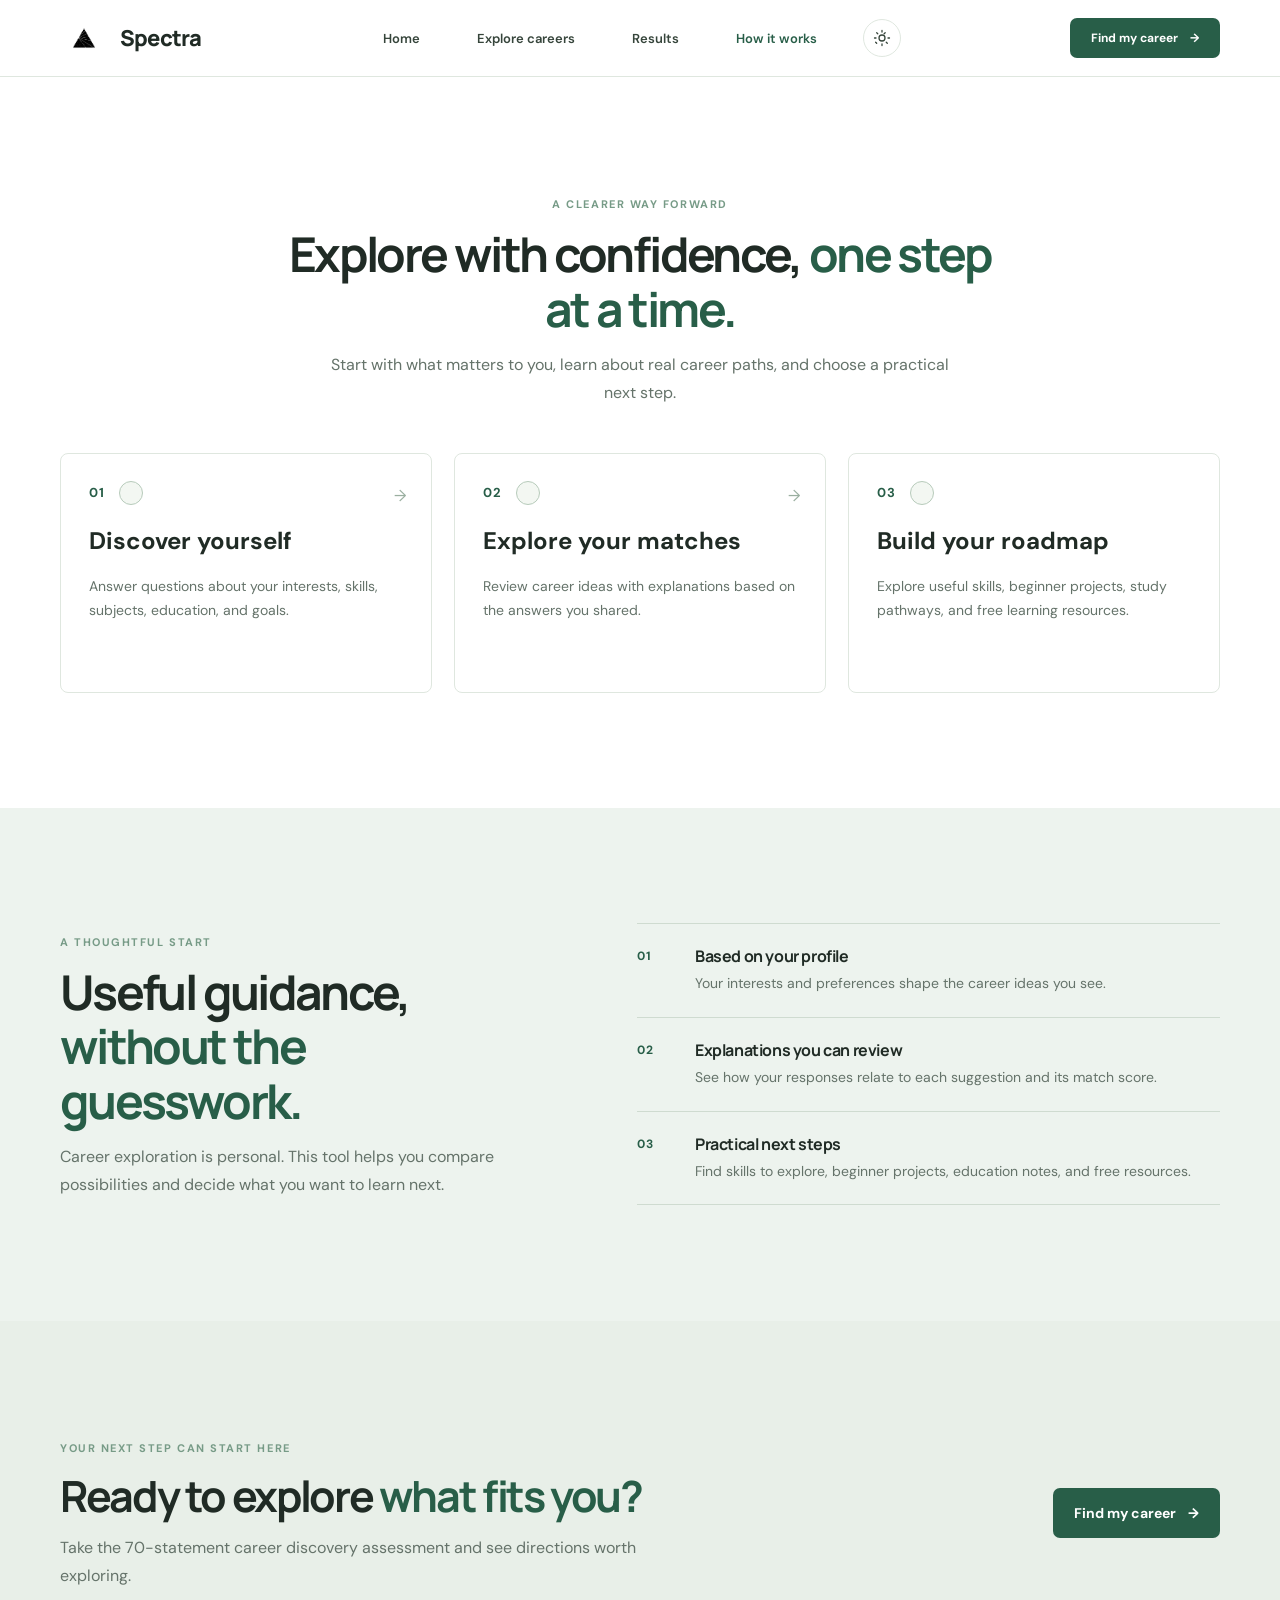
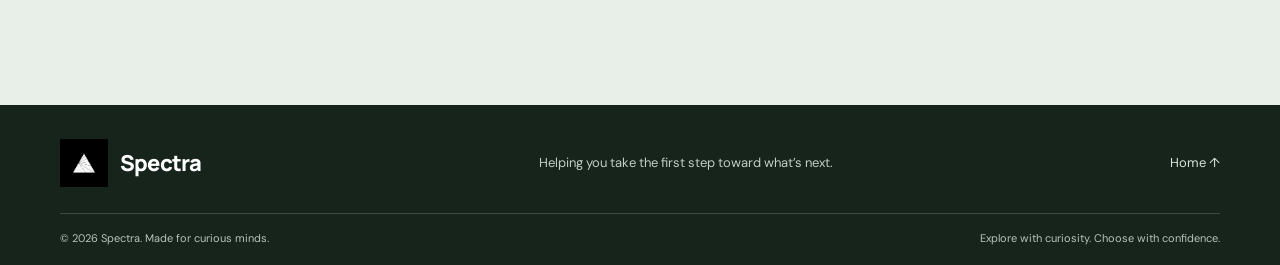
==== commit 5011b158: "Update AI Career Navigator project" ====
--- a/about.html
+++ b/about.html
@@ -33,7 +33,7 @@
         <article class="benefit-item"><span>03</span><div><h3>Practical next steps</h3><p>Find skills to explore, beginner projects, education notes, and free resources.</p></div></article>
       </div>
     </div></section>
-    <section class="final-cta section-pad"><div class="container final-cta-inner"><div><span class="eyebrow">YOUR NEXT STEP CAN START HERE</span><h2>Ready to explore <span class="highlight">what fits you?</span></h2><p>Take the short career discovery assessment and see directions worth exploring.</p></div><a class="button button-primary" href="quiz.html?start=1">Find my career <span aria-hidden="true">→</span></a></div></section>
+    <section class="final-cta section-pad"><div class="container final-cta-inner"><div><span class="eyebrow">YOUR NEXT STEP CAN START HERE</span><h2>Ready to explore <span class="highlight">what fits you?</span></h2><p>Take the 70-statement career discovery assessment and see directions worth exploring.</p></div><a class="button button-primary" href="quiz.html?start=1">Find my career <span aria-hidden="true">→</span></a></div></section>
   </main>
   <footer class="site-footer"><div class="container footer-main"><a class="brand footer-brand" href="index.html" aria-label="Spectra home"><span class="brand-mark" aria-hidden="true"><img class="brand-logo-dark" src="logo-dark.jpeg" alt=""></span><span>Spectra</span></a><p>Helping you take the first step toward what’s next.</p><a class="footer-top-link" href="index.html">Home ↑</a></div><div class="container footer-bottom"><span>© <span id="current-year">2026</span> Spectra. Made for curious minds.</span><span>Explore with curiosity. Choose with confidence.</span></div></footer>
 </body>
--- a/style.css
+++ b/style.css
@@ -715,6 +715,15 @@
   font-size: 13px;
 }
 
+.quiz-intro-message {
+  margin: 0 0 22px;
+  color: var(--ink);
+  font-family: var(--heading-font);
+  font-size: clamp(22px, 3.5vw, 30px);
+  font-weight: 700;
+  letter-spacing: -0.04em;
+}
+
 .quiz-progress-row {
   display: flex;
   justify-content: space-between;
@@ -818,12 +827,23 @@
 }
 
 .likert-dot {
-  width: 20px;
-  height: 20px;
+  width: 28px;
+  height: 28px;
   border: 2px solid #9aab9e;
   border-radius: 50%;
   background: #fff;
   transition: background-color 120ms ease, border-color 120ms ease, box-shadow 120ms ease;
+}
+
+.likert-point-2 .likert-dot,
+.likert-point-4 .likert-dot {
+  width: 23px;
+  height: 23px;
+}
+
+.likert-point-3 .likert-dot {
+  width: 18px;
+  height: 18px;
 }
 
 .likert-point:hover .likert-dot {
@@ -1562,8 +1582,19 @@
   }
 
   .likert-dot {
-    width: 19px;
-    height: 19px;
+    width: 26px;
+    height: 26px;
+  }
+
+  .likert-point-2 .likert-dot,
+  .likert-point-4 .likert-dot {
+    width: 22px;
+    height: 22px;
+  }
+
+  .likert-point-3 .likert-dot {
+    width: 18px;
+    height: 18px;
   }
 
   .dashboard-grid {
@@ -1635,18 +1666,28 @@
   --ink: #e6eee8;
   --ink-soft: #c6d3c9;
   --muted: #a4b2a8;
-  --green: #91c5a3;
-  --green-dark: #a8d4b4;
+  --green: #8bc5a0;
+  --green-dark: #a6d6b5;
   --teal: #80c4b9;
-  --sage: #243329;
-  --paper: #101713;
-  --surface: #18221b;
-  --line: #2b3a30;
-  --line-strong: #405346;
+  --sage: #171717;
+  --paper: #000;
+  --surface: #111;
+  --line: #2a2a2a;
+  --line-strong: #414141;
 }
 
 [data-theme="dark"] .site-header {
-  background: rgb(20 30 24 / 96%);
+  background: rgb(10 10 10 / 96%);
+}
+
+[data-theme="dark"] .prism-hero,
+[data-theme="dark"] .prism-stage {
+  background: #000;
+  --prism-background: #000;
+}
+
+[data-theme="dark"] .site-footer {
+  background: #000;
 }
 
 [data-theme="dark"] .button-outline:hover,
@@ -1654,7 +1695,7 @@
 [data-theme="dark"] .quiz-section,
 [data-theme="dark"] .roadmap-panel,
 [data-theme="dark"] .reflection-panel {
-  background: #202d24;
+  background: #171717;
 }
 
 [data-theme="dark"] .step-card,
@@ -1685,7 +1726,7 @@
 [data-theme="dark"] .match-badge,
 [data-theme="dark"] .career-match,
 [data-theme="dark"] .final-cta {
-  background: #26372b;
+  background: #202020;
   color: var(--green-dark);
 }
 
@@ -1706,7 +1747,7 @@
 
 [data-theme="dark"] .quiz-progress,
 [data-theme="dark"] .quiz-progress::-webkit-progress-bar {
-  background: #2b3a30;
+  background: #292929;
 }
 
 [data-theme="dark"] .nav-links a {
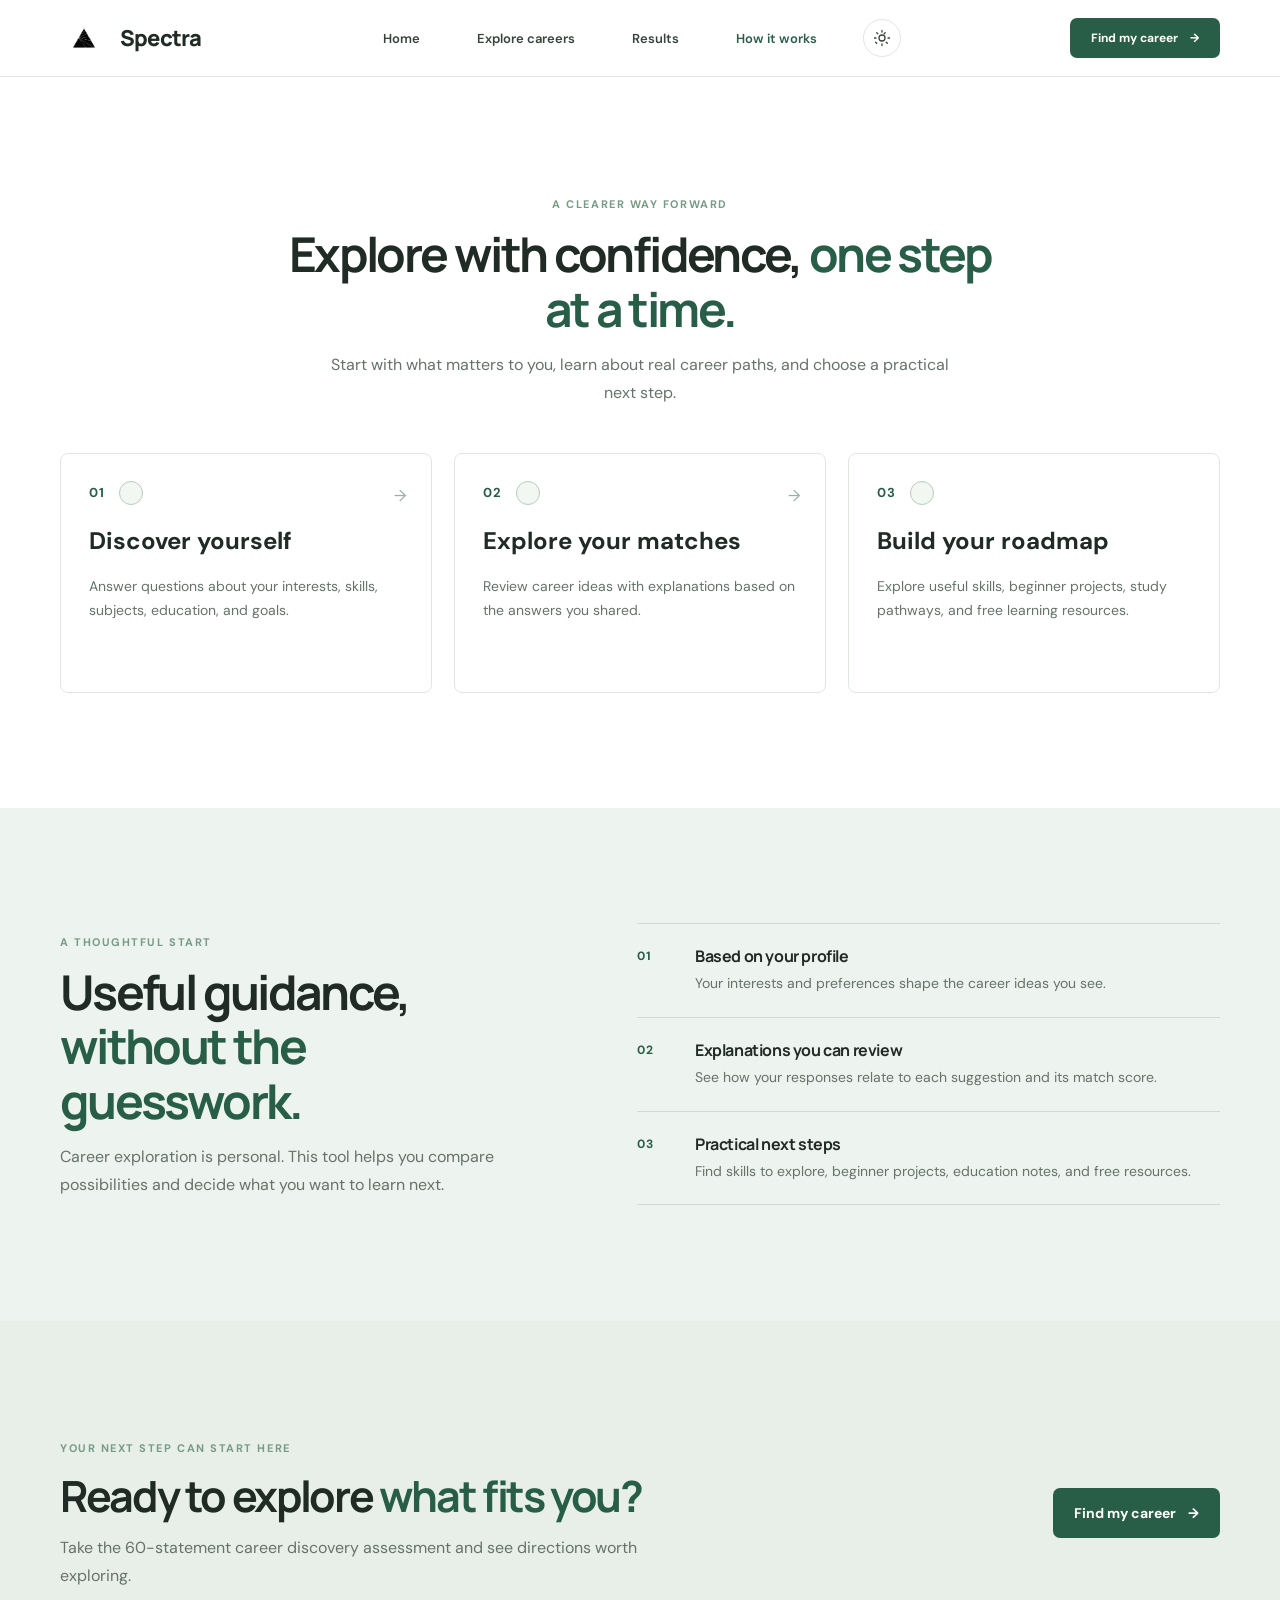
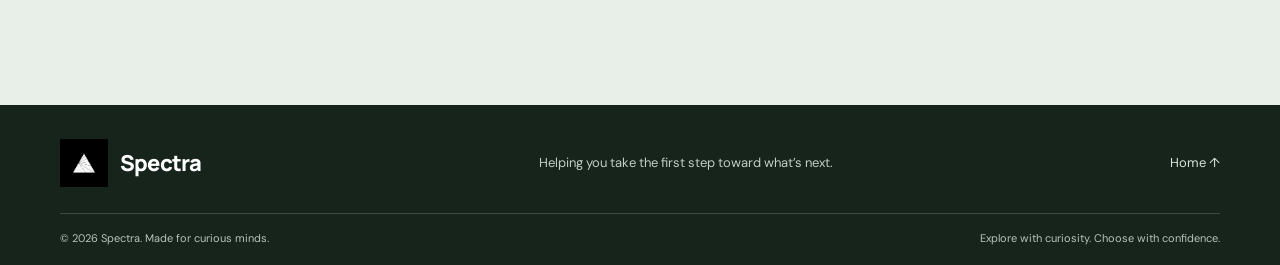
==== commit 8cd45c27: "Update AI Career Navigator project" ====
--- a/about.html
+++ b/about.html
@@ -33,8 +33,27 @@
         <article class="benefit-item"><span>03</span><div><h3>Practical next steps</h3><p>Find skills to explore, beginner projects, education notes, and free resources.</p></div></article>
       </div>
     </div></section>
-    <section class="final-cta section-pad"><div class="container final-cta-inner"><div><span class="eyebrow">YOUR NEXT STEP CAN START HERE</span><h2>Ready to explore <span class="highlight">what fits you?</span></h2><p>Take the 70-statement career discovery assessment and see directions worth exploring.</p></div><a class="button button-primary" href="quiz.html?start=1">Find my career <span aria-hidden="true">→</span></a></div></section>
+    <section class="final-cta section-pad"><div class="container final-cta-inner"><div><span class="eyebrow">YOUR NEXT STEP CAN START HERE</span><h2>Ready to explore <span class="highlight">what fits you?</span></h2><p>Take the 60-statement career discovery assessment and see directions worth exploring.</p></div><a class="button button-primary" href="quiz.html?start=1">Find my career <span aria-hidden="true">→</span></a></div></section>
   </main>
   <footer class="site-footer"><div class="container footer-main"><a class="brand footer-brand" href="index.html" aria-label="Spectra home"><span class="brand-mark" aria-hidden="true"><img class="brand-logo-dark" src="logo-dark.jpeg" alt=""></span><span>Spectra</span></a><p>Helping you take the first step toward what’s next.</p><a class="footer-top-link" href="index.html">Home ↑</a></div><div class="container footer-bottom"><span>© <span id="current-year">2026</span> Spectra. Made for curious minds.</span><span>Explore with curiosity. Choose with confidence.</span></div></footer>
+  <script src="https://cdn.botpress.cloud/webchat/v5.0/inject.js"></script>
+  <script src="https://files.bpcontent.cloud/2026/10/23/18/20261023184047-CG2Y98YD.js" defer></script>
+  <script>
+    const resizeBotpressLauncher = () => {
+      const shadowRoot = document.querySelector("#fab-root")?.shadowRoot;
+      if (!shadowRoot || shadowRoot.querySelector("#spectra-botpress-launcher-size")) return false;
+      const style = document.createElement("style");
+      style.id = "spectra-botpress-launcher-size";
+      style.textContent = ".bpFab { width: 52px !important; height: 52px !important; }";
+      shadowRoot.append(style);
+      return true;
+    };
+
+    const botpressLauncherObserver = new MutationObserver(() => {
+      if (resizeBotpressLauncher()) botpressLauncherObserver.disconnect();
+    });
+    botpressLauncherObserver.observe(document.documentElement, { childList: true, subtree: true });
+    if (resizeBotpressLauncher()) botpressLauncherObserver.disconnect();
+  </script>
 </body>
 </html>
--- a/style.css
+++ b/style.css
@@ -932,7 +932,7 @@
 
 .dashboard-grid {
   display: grid;
-  grid-template-columns: repeat(2, minmax(0, 1fr));
+  grid-template-columns: repeat(3, minmax(0, 1fr));
   gap: 14px;
 }
 
@@ -941,7 +941,32 @@
   padding: 20px;
   border: 1px solid var(--line);
   border-radius: 7px;
-  background: #fff;
+  background: var(--surface);
+}
+
+.results-dashboard .results-insights > .dashboard-panel:first-child {
+  border-top: 3px solid #2f9eaa;
+  background: linear-gradient(145deg, rgb(47 158 170 / 10%), var(--surface) 62%);
+}
+
+.results-dashboard .results-insights > .dashboard-panel:last-child {
+  border-top: 3px solid #8764cf;
+  background: linear-gradient(145deg, rgb(135 100 207 / 10%), var(--surface) 62%);
+}
+
+.results-dashboard .dashboard-grid > .dashboard-panel:nth-child(1) {
+  border-top: 3px solid #e58a45;
+  background: linear-gradient(145deg, rgb(229 138 69 / 10%), var(--surface) 64%);
+}
+
+.results-dashboard .dashboard-grid > .dashboard-panel:nth-child(2) {
+  border-top: 3px solid #d56491;
+  background: linear-gradient(145deg, rgb(213 100 145 / 10%), var(--surface) 64%);
+}
+
+.results-dashboard .dashboard-grid > .dashboard-panel:nth-child(3) {
+  border-top: 3px solid #557fd1;
+  background: linear-gradient(145deg, rgb(85 127 209 / 10%), var(--surface) 64%);
 }
 
 .dashboard-panel h3 {
@@ -967,6 +992,226 @@
 .dashboard-panel li + li,
 .career-details li + li {
   margin-top: 7px;
+}
+
+.results-insights {
+  display: grid;
+  grid-template-columns: minmax(0, 1.2fr) minmax(0, 0.8fr);
+  gap: 16px;
+}
+
+.insight-panel {
+  padding: clamp(18px, 3vw, 26px);
+}
+
+.insight-heading {
+  display: flex;
+  align-items: flex-start;
+  justify-content: space-between;
+  gap: 16px;
+}
+
+.insight-heading .eyebrow {
+  color: var(--green);
+  font-size: 10px;
+  font-weight: 700;
+  letter-spacing: 0.12em;
+}
+
+.insight-heading h3 {
+  margin: 7px 0 0;
+  font-family: var(--heading-font);
+  font-size: 19px;
+  letter-spacing: -0.03em;
+}
+
+.insight-count {
+  flex: 0 0 auto;
+  padding: 7px 9px;
+  border-radius: 999px;
+  background: var(--sage);
+  color: var(--green-dark);
+  font-size: 10px;
+  font-weight: 700;
+  letter-spacing: 0.04em;
+}
+
+.insight-description,
+.chart-footnote {
+  color: var(--muted);
+  font-size: 12px;
+  line-height: 1.65;
+}
+
+.insight-description {
+  margin: 12px 0 20px;
+}
+
+.interest-score-list {
+  display: grid;
+  gap: 15px;
+}
+
+.interest-score {
+  display: grid;
+  gap: 6px;
+}
+
+.interest-score-label {
+  display: flex;
+  justify-content: space-between;
+  gap: 12px;
+  color: var(--ink-soft);
+  font-size: 12px;
+  text-transform: capitalize;
+}
+
+.interest-score-label strong {
+  color: var(--score-end, var(--green-dark));
+  font-variant-numeric: tabular-nums;
+}
+
+.interest-score:nth-child(6n + 1) { --score-start: #2f9eaa; --score-end: #287c86; }
+.interest-score:nth-child(6n + 2) { --score-start: #8764cf; --score-end: #6d4bb0; }
+.interest-score:nth-child(6n + 3) { --score-start: #e58a45; --score-end: #bb6428; }
+.interest-score:nth-child(6n + 4) { --score-start: #d56491; --score-end: #b24773; }
+.interest-score:nth-child(6n + 5) { --score-start: #557fd1; --score-end: #3d62ad; }
+.interest-score:nth-child(6n) { --score-start: #56a66f; --score-end: #367b4e; }
+
+.interest-score-track {
+  position: relative;
+  height: 9px;
+  overflow: hidden;
+  border-radius: 999px;
+  background: var(--sage);
+}
+
+.interest-score-track::after {
+  position: absolute;
+  top: 0;
+  bottom: 0;
+  left: 50%;
+  width: 2px;
+  background: var(--muted);
+  content: "";
+  opacity: 0.6;
+}
+
+.interest-score-fill {
+  display: block;
+  width: var(--score-width);
+  height: 100%;
+  border-radius: inherit;
+  background: linear-gradient(90deg, var(--score-start, var(--teal)), var(--score-end, var(--green)));
+}
+
+.interest-score-detail {
+  color: var(--muted);
+  font-size: 10px;
+}
+
+.chart-footnote {
+  margin: 18px 0 0;
+  padding-top: 12px;
+  border-top: 1px solid var(--line);
+  font-size: 11px;
+}
+
+.rating-chart {
+  display: grid;
+  grid-template-columns: 28px minmax(0, 1fr);
+  gap: 10px;
+  height: 185px;
+  margin: 8px 0 0;
+}
+
+.rating-chart-axis {
+  display: flex;
+  flex-direction: column;
+  justify-content: space-between;
+  padding: 4px 0 25px;
+  color: var(--muted);
+  font-size: 10px;
+  text-align: right;
+}
+
+.rating-chart-bars {
+  display: grid;
+  grid-template-columns: repeat(5, minmax(0, 1fr));
+  gap: clamp(8px, 2vw, 18px);
+  border-bottom: 1px solid var(--line-strong);
+  background: repeating-linear-gradient(to bottom, transparent 0, transparent calc(50% - 1px), var(--line) 50%, transparent calc(50% + 1px));
+}
+
+.rating-chart-column {
+  display: grid;
+  min-width: 0;
+  grid-template-rows: 20px minmax(0, 1fr) 24px;
+  justify-items: center;
+  gap: 4px;
+}
+
+.rating-chart-count {
+  color: var(--ink-soft);
+  font-size: 10px;
+  font-variant-numeric: tabular-nums;
+}
+
+.rating-chart-track {
+  display: flex;
+  width: min(100%, 36px);
+  height: 100%;
+  align-items: flex-end;
+  overflow: hidden;
+  border-radius: 6px 6px 0 0;
+}
+
+.rating-chart-bar {
+  display: block;
+  width: 100%;
+  height: var(--bar-height);
+  min-height: 0;
+  border-radius: 6px 6px 0 0;
+  background: var(--teal);
+  transition: height 350ms ease;
+}
+
+.rating-chart-bar-1,
+.rating-chart-bar-1 {
+  background: #dc6470;
+}
+
+.rating-chart-bar-2 {
+  background: #e79543;
+}
+
+.rating-chart-bar-3 {
+  background: #d0a832;
+}
+
+.rating-chart-bar-4 {
+  background: #2f9eaa;
+}
+
+.rating-chart-bar-5 {
+  background: #8764cf;
+}
+
+.rating-chart-label {
+  color: var(--muted);
+  font-size: 11px;
+  font-weight: 700;
+}
+
+.rating-legend {
+  display: grid;
+  grid-template-columns: repeat(5, minmax(0, 1fr));
+  gap: 4px;
+  margin-top: 10px;
+  color: var(--muted);
+  font-size: 9px;
+  line-height: 1.35;
+  text-align: center;
 }
 
 .answer-review {
@@ -1163,6 +1408,47 @@
 .career-details li {
   font-size: 12px;
   line-height: 1.65;
+}
+
+.career-market-snapshot {
+  margin-top: 16px;
+  padding: 14px;
+  border: 1px solid var(--line);
+  border-radius: 7px;
+  background: var(--sage);
+}
+
+.career-market-snapshot h4 {
+  margin-top: 0;
+}
+
+.career-market-snapshot dl {
+  display: grid;
+  gap: 8px;
+  margin: 0;
+}
+
+.career-market-snapshot dl > div {
+  display: grid;
+  grid-template-columns: minmax(110px, 0.8fr) minmax(0, 1.2fr);
+  gap: 12px;
+}
+
+.career-market-snapshot dt {
+  color: var(--muted);
+  font-size: 12px;
+}
+
+.career-market-snapshot dd {
+  margin: 0;
+  color: var(--ink-soft);
+  font-size: 12px;
+  font-weight: 600;
+}
+
+.career-market-snapshot > p:last-child {
+  margin-bottom: 0;
+  font-size: 11px;
 }
 
 .career-details a {
@@ -1598,6 +1884,10 @@
   }
 
   .dashboard-grid {
+    grid-template-columns: 1fr;
+  }
+
+  .results-insights {
     grid-template-columns: 1fr;
   }
 
@@ -1745,6 +2035,42 @@
   box-shadow: inset 0 0 0 4px var(--surface);
 }
 
+[data-theme="dark"] .rating-chart-bar-3 {
+  background: #e0bd58;
+}
+
+[data-theme="dark"] .interest-score:nth-child(6n + 1) { --score-start: #63d0d8; --score-end: #45b6c0; }
+[data-theme="dark"] .interest-score:nth-child(6n + 2) { --score-start: #b89af4; --score-end: #a180e8; }
+[data-theme="dark"] .interest-score:nth-child(6n + 3) { --score-start: #ffb16f; --score-end: #f3944e; }
+[data-theme="dark"] .interest-score:nth-child(6n + 4) { --score-start: #f28ab1; --score-end: #e56e9b; }
+[data-theme="dark"] .interest-score:nth-child(6n + 5) { --score-start: #8fb1ff; --score-end: #7195ec; }
+[data-theme="dark"] .interest-score:nth-child(6n) { --score-start: #83d99c; --score-end: #62be7f; }
+
+[data-theme="dark"] .rating-chart-bar-1 { background: #f27f88; }
+[data-theme="dark"] .rating-chart-bar-2 { background: #ffb16f; }
+[data-theme="dark"] .rating-chart-bar-4 { background: #63d0d8; }
+[data-theme="dark"] .rating-chart-bar-5 { background: #b89af4; }
+
+[data-theme="dark"] .results-dashboard .results-insights > .dashboard-panel:first-child {
+  background: linear-gradient(145deg, rgb(69 182 192 / 13%), var(--surface) 62%);
+}
+
+[data-theme="dark"] .results-dashboard .results-insights > .dashboard-panel:last-child {
+  background: linear-gradient(145deg, rgb(161 128 232 / 13%), var(--surface) 62%);
+}
+
+[data-theme="dark"] .results-dashboard .dashboard-grid > .dashboard-panel:nth-child(1) {
+  background: linear-gradient(145deg, rgb(243 148 78 / 13%), var(--surface) 64%);
+}
+
+[data-theme="dark"] .results-dashboard .dashboard-grid > .dashboard-panel:nth-child(2) {
+  background: linear-gradient(145deg, rgb(229 110 155 / 13%), var(--surface) 64%);
+}
+
+[data-theme="dark"] .results-dashboard .dashboard-grid > .dashboard-panel:nth-child(3) {
+  background: linear-gradient(145deg, rgb(113 149 236 / 13%), var(--surface) 64%);
+}
+
 [data-theme="dark"] .quiz-progress,
 [data-theme="dark"] .quiz-progress::-webkit-progress-bar {
   background: #292929;
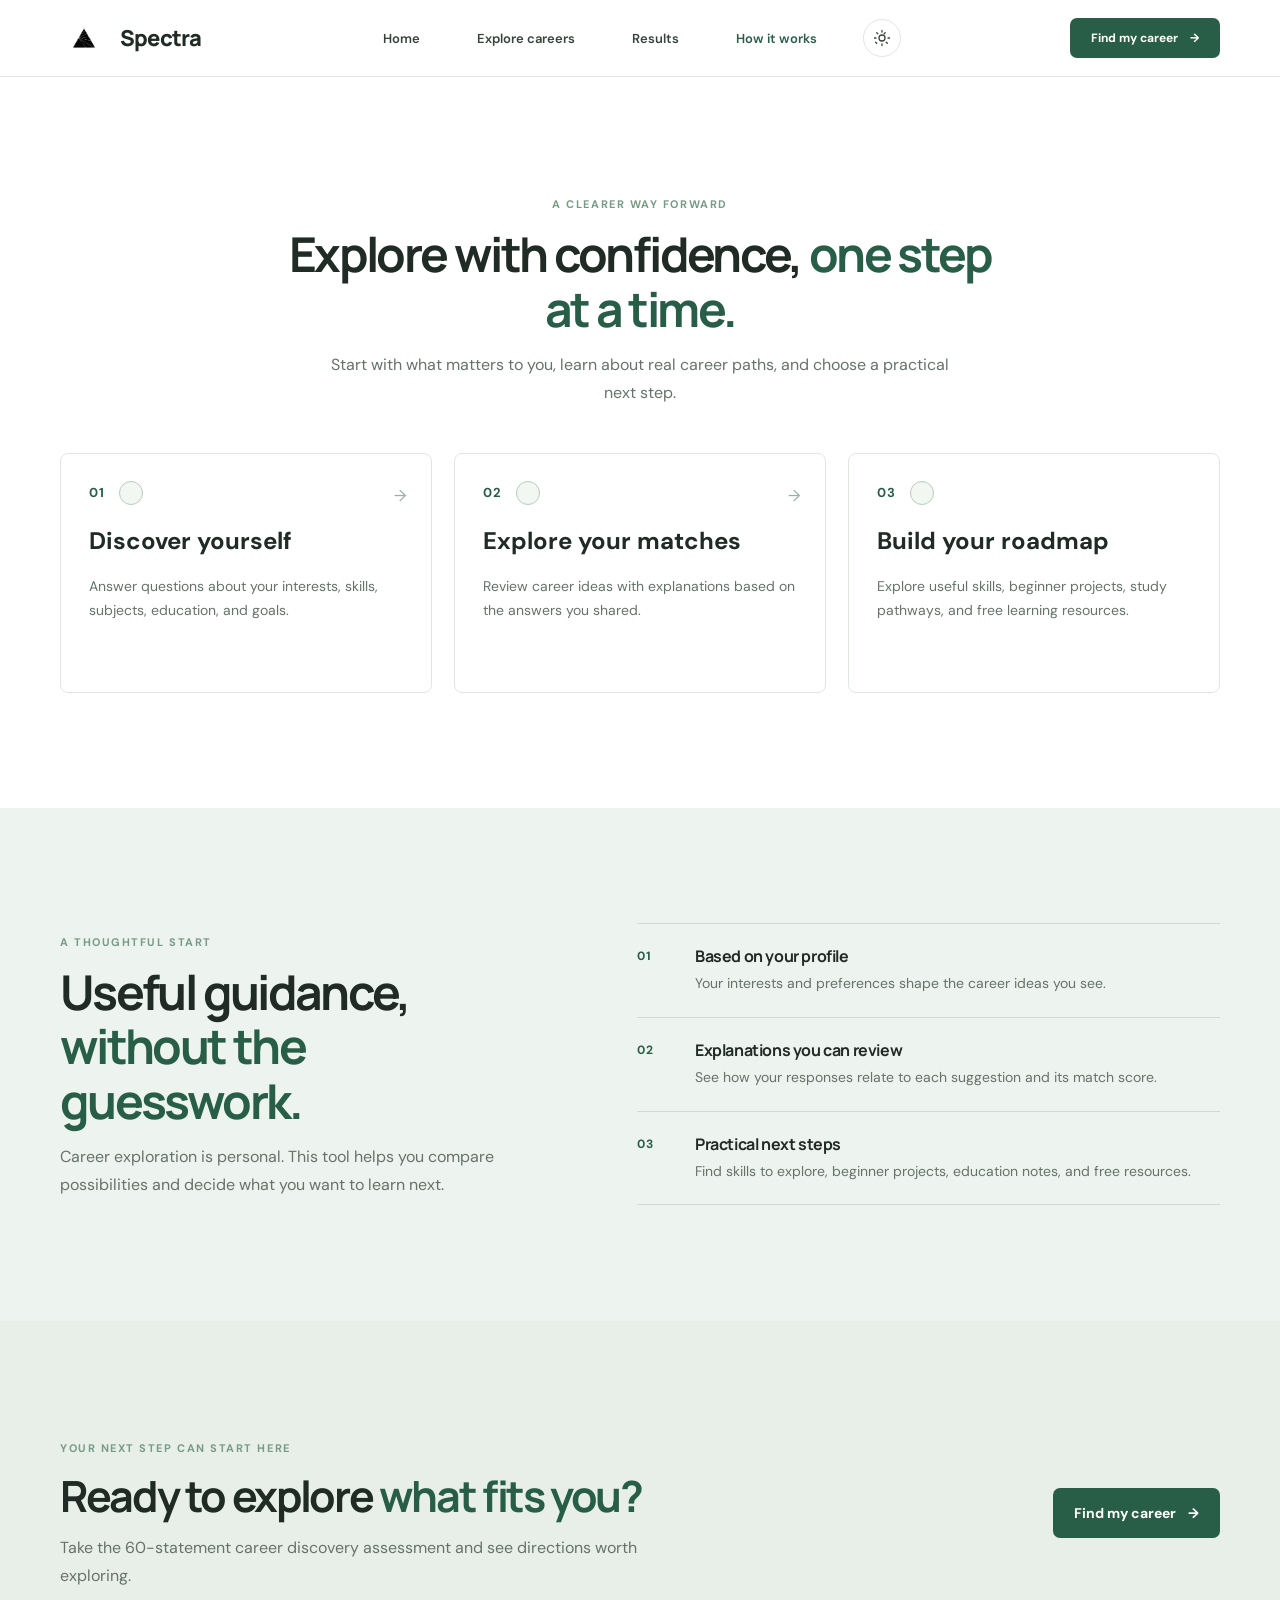
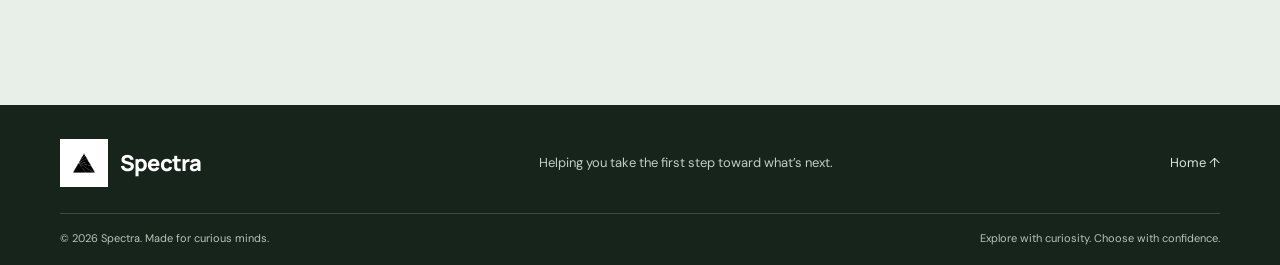
==== commit a6e6a3dc: "Update AI Career Navigator project" ====
--- a/about.html
+++ b/about.html
@@ -10,7 +10,7 @@
 </head>
 <body>
   <header class="site-header"><nav class="navbar container" aria-label="Main navigation">
-    <a class="brand" href="index.html" aria-label="Spectra home"><span class="brand-mark" aria-hidden="true"><img class="brand-logo-light" src="logo-light.jpeg" alt=""><img class="brand-logo-dark" src="logo-dark.jpeg" alt=""></span><span>Spectra</span></a>
+    <a class="brand" href="index.html" aria-label="Spectra home"><span class="brand-mark" aria-hidden="true"><img class="brand-logo-light" src="logo-light.jpeg" alt=""><img class="brand-logo-dark" src="logo-dark2.jpg" alt=""></span><span>Spectra</span></a>
     <button class="nav-toggle" id="nav-toggle" type="button" aria-expanded="false" aria-controls="nav-links" aria-label="Open navigation"><span></span><span></span><span></span></button>
     <div class="nav-links" id="nav-links"><span class="nav-hover-bg" aria-hidden="true"></span><a class="nav-link" href="index.html">Home</a><a class="nav-link" href="careers.html">Explore careers</a><a class="nav-link" href="results.html">Results</a><a class="nav-link" href="about.html">How it works</a>
       <button class="theme-toggle" id="theme-toggle" type="button" aria-label="Switch theme" title="Switch theme"><svg class="theme-icon theme-icon-sun" viewBox="0 0 24 24" aria-hidden="true"><circle cx="12" cy="12" r="4"></circle><path d="M12 2v2m0 16v2M4.93 4.93l1.42 1.42m11.3 11.3 1.42 1.42M2 12h2m16 0h2M4.93 19.07l-1.42-1.42m11.3-11.3 1.42-1.42"></path></svg><svg class="theme-icon theme-icon-moon" viewBox="0 0 24 24" aria-hidden="true"><path d="M20.2 15.4A8.5 8.5 0 0 1 8.6 3.8 8.5 8.5 0 1 0 20.2 15.4Z"></path></svg></button>
@@ -35,7 +35,7 @@
     </div></section>
     <section class="final-cta section-pad"><div class="container final-cta-inner"><div><span class="eyebrow">YOUR NEXT STEP CAN START HERE</span><h2>Ready to explore <span class="highlight">what fits you?</span></h2><p>Take the 60-statement career discovery assessment and see directions worth exploring.</p></div><a class="button button-primary" href="quiz.html?start=1">Find my career <span aria-hidden="true">→</span></a></div></section>
   </main>
-  <footer class="site-footer"><div class="container footer-main"><a class="brand footer-brand" href="index.html" aria-label="Spectra home"><span class="brand-mark" aria-hidden="true"><img class="brand-logo-dark" src="logo-dark.jpeg" alt=""></span><span>Spectra</span></a><p>Helping you take the first step toward what’s next.</p><a class="footer-top-link" href="index.html">Home ↑</a></div><div class="container footer-bottom"><span>© <span id="current-year">2026</span> Spectra. Made for curious minds.</span><span>Explore with curiosity. Choose with confidence.</span></div></footer>
+  <footer class="site-footer"><div class="container footer-main"><a class="brand footer-brand" href="index.html" aria-label="Spectra home"><span class="brand-mark" aria-hidden="true"><img class="brand-logo-light" src="logo-light.jpeg" alt=""><img class="brand-logo-dark" src="logo-dark2.jpg" alt=""></span><span>Spectra</span></a><p>Helping you take the first step toward what’s next.</p><a class="footer-top-link" href="index.html">Home ↑</a></div><div class="container footer-bottom"><span>© <span id="current-year">2026</span> Spectra. Made for curious minds.</span><span>Explore with curiosity. Choose with confidence.</span></div></footer>
   <script src="https://cdn.botpress.cloud/webchat/v5.0/inject.js"></script>
   <script src="https://files.bpcontent.cloud/2026/10/23/18/20261023184047-CG2Y98YD.js" defer></script>
   <script>
--- a/style.css
+++ b/style.css
@@ -135,8 +135,7 @@
   display: none;
 }
 
-[data-theme="dark"] .brand-mark img.brand-logo-dark,
-.footer-brand .brand-mark img.brand-logo-dark {
+[data-theme="dark"] .brand-mark img.brand-logo-dark {
   display: block;
 }
 
